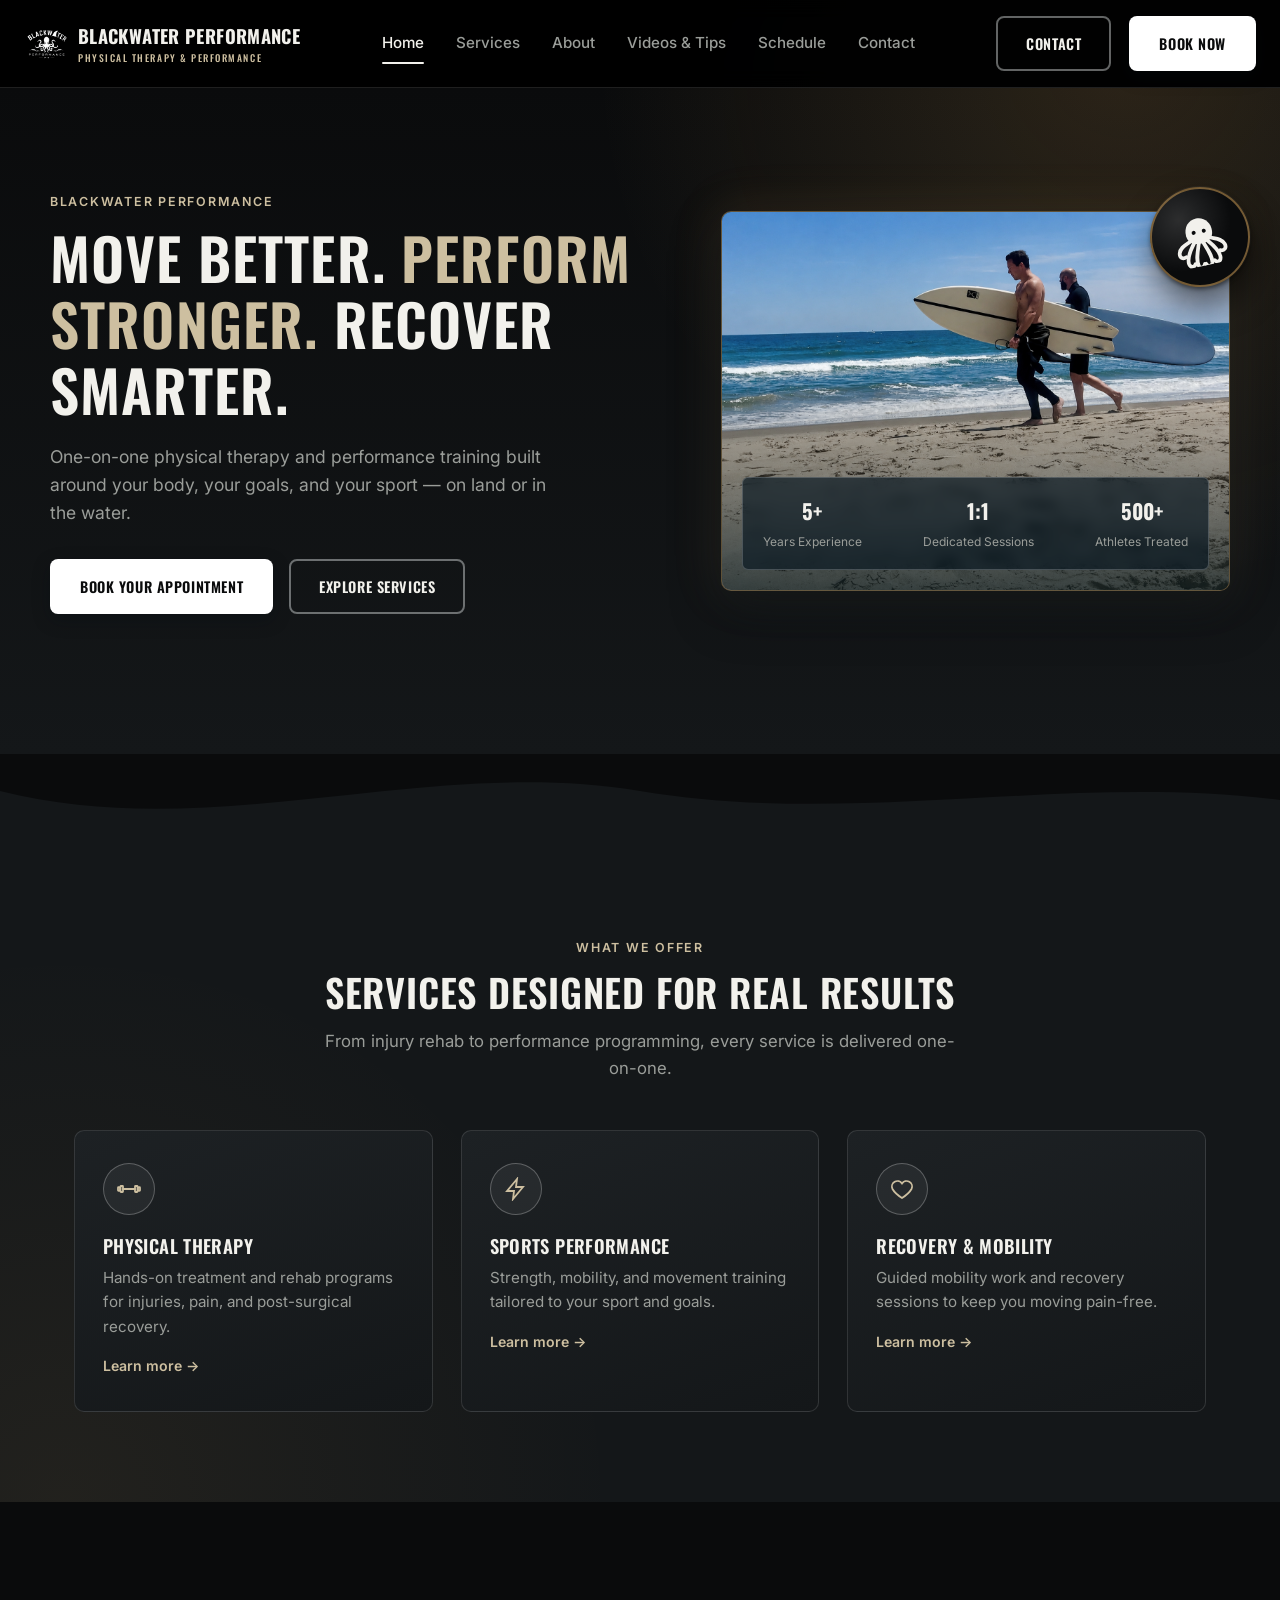
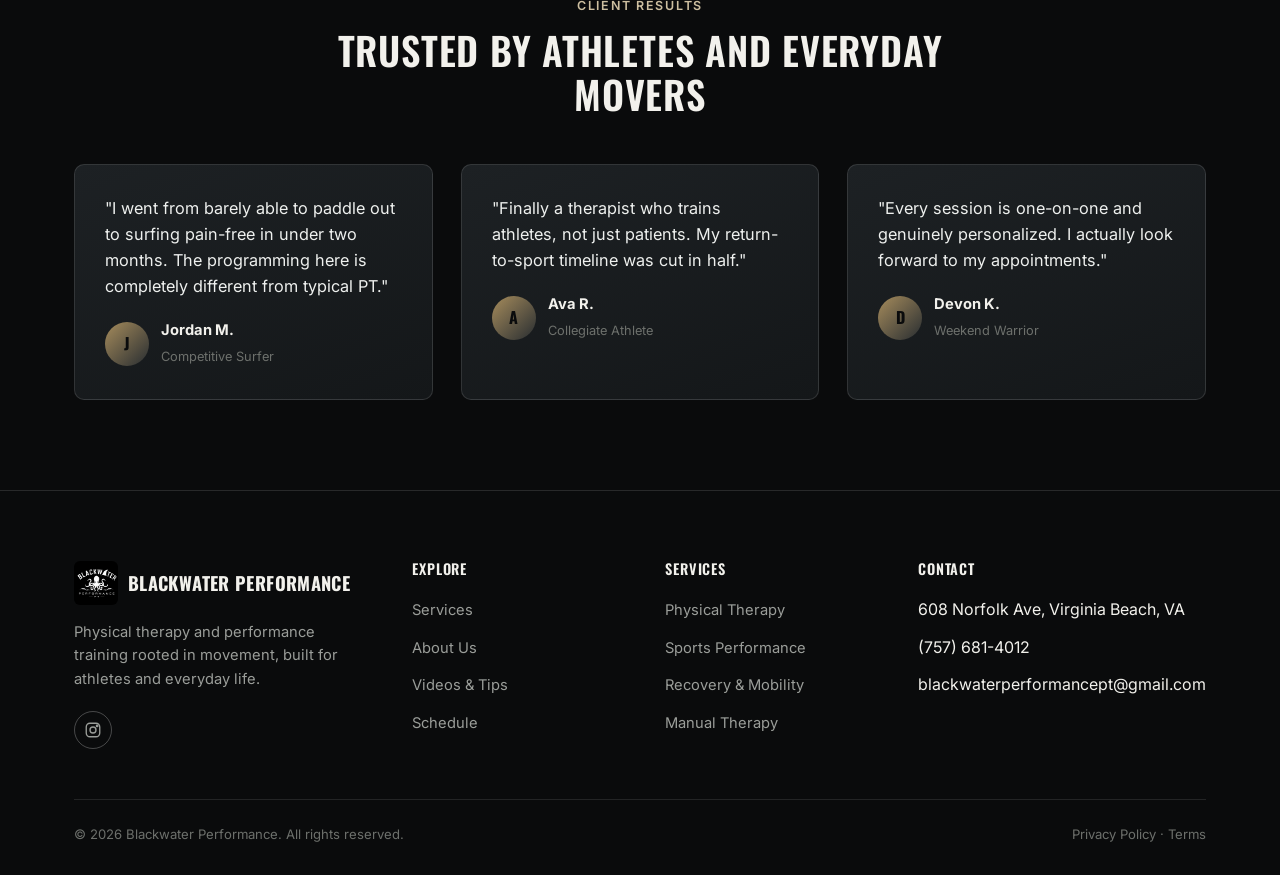
==== index.html @ 672a5dbd "Initial commit V1" ====
<!DOCTYPE html>
<html lang="en">
<head>
<meta charset="UTF-8">
<meta name="viewport" content="width=device-width, initial-scale=1.0">
<title>Blackwater Performance | Physical Therapy & Performance Training</title>
<meta name="description" content="Blackwater Performance provides personalized physical therapy, injury rehabilitation, and performance training to help you move better and perform stronger.">
<link rel="preconnect" href="https://fonts.googleapis.com">
<link rel="preconnect" href="https://fonts.gstatic.com" crossorigin>
<link href="https://fonts.googleapis.com/css2?family=Inter:wght@400;500;600;700&family=Oswald:wght@500;600;700&display=swap" rel="stylesheet">
<link rel="stylesheet" href="css/style.css">
</head>
<body>

<!-- ============ HEADER ============ -->
<header class="site-header">
  <div class="nav-wrap">
    <a href="index.html" class="logo">
      <img src="images/blackwater-logo.png" alt="Blackwater Performance logo" class="wave-mark">
      <span>
        BLACKWATER PERFORMANCE
        <span class="brand-sub">Physical Therapy &amp; Performance</span>
      </span>
    </a>

    <nav class="nav-links">
      <a href="index.html">Home</a>
      <a href="services.html">Services</a>
      <a href="about.html">About</a>
      <a href="videos-tips.html">Videos &amp; Tips</a>
      <a href="schedule.html">Schedule</a>
      <a href="contact.html">Contact</a>
    </nav>

    <div class="nav-cta">
      <a href="contact.html" class="btn btn-outline">Contact</a>
      <a href="schedule.html" class="btn btn-primary">Book Now</a>
      <button class="nav-toggle" aria-label="Toggle menu">
        <span></span><span></span><span></span>
      </button>
    </div>
  </div>
</header>

<!-- ============ HERO ============ -->
<section class="hero">
  <div class="hero-inner">
    <div data-animate>
      <span class="eyebrow">Blackwater Performance</span>
      <h1>Move Better. <span class="highlight">Perform Stronger.</span> Recover Smarter.</h1>
      <p class="lead">One-on-one physical therapy and performance training built around your body, your goals, and your sport &mdash; on land or in the water.</p>
      <div class="hero-actions">
        <a href="schedule.html" class="btn btn-primary">Book Your Appointment</a>
        <a href="services.html" class="btn btn-outline">Explore Services</a>
      </div>
    </div>

    <div class="hero-art-wrap" data-animate>
      <div class="hero-art">
        <img src="images/reillysurf3.png" alt="Dr. Reilly Lambert carrying a surfboard along the shore" class="hero-photo">
        <div class="hero-photo-overlay"></div>
        <div class="hero-stats">
          <div><strong>5+</strong><span>Years Experience</span></div>
          <div><strong>1:1</strong><span>Dedicated Sessions</span></div>
          <div><strong>500+</strong><span>Athletes Treated</span></div>
        </div>
      </div>
      <div class="hero-badge" aria-hidden="true">
        <svg viewBox="0 0 200 200" fill="none" xmlns="http://www.w3.org/2000/svg">
          <path d="M100,35 C128,35 148,58 146,88 C144,112 128,124 100,124 C72,124 56,112 54,88 C52,58 72,35 100,35 Z" fill="currentColor"/>
          <g stroke="currentColor" stroke-width="13" stroke-linecap="round" stroke-linejoin="round" fill="none">
            <path d="M64,110 C46,118 26,122 20,142 C16,156 26,166 40,160"/>
            <path d="M76,118 C58,140 42,162 44,184 C46,198 58,202 66,190"/>
            <path d="M92,122 C80,155 70,178 76,198 C80,210 94,208 98,196"/>
            <g transform="matrix(-1,0,0,1,200,0)">
              <path d="M64,110 C46,118 26,122 20,142 C16,156 26,166 40,160"/>
              <path d="M76,118 C58,140 42,162 44,184 C46,198 58,202 66,190"/>
              <path d="M92,122 C80,155 70,178 76,198 C80,210 94,208 98,196"/>
            </g>
          </g>
          <circle cx="82" cy="82" r="7" fill="#0a0b0c"/>
          <circle cx="118" cy="82" r="7" fill="#0a0b0c"/>
        </svg>
      </div>
    </div>
  </div>
</section>

<div class="wave-divider">
  <svg viewBox="0 0 1440 100" preserveAspectRatio="none">
    <path d="M0,40 C240,100 480,0 720,40 C960,80 1200,20 1440,50 L1440,100 L0,100 Z" fill="#141719"></path>
  </svg>
</div>

<!-- ============ SERVICES PREVIEW ============ -->
<section class="section section-alt">
  <div class="container">
    <div class="section-head" data-animate>
      <span class="eyebrow">What We Offer</span>
      <h2>Services designed for real results</h2>
      <p>From injury rehab to performance programming, every service is delivered one-on-one.</p>
    </div>

    <div class="grid grid-3">
      <div class="card" data-animate>
        <div class="icon">
          <svg width="24" height="24" viewBox="0 0 24 24" fill="none" stroke="currentColor" stroke-width="1.8" stroke-linecap="round"><path d="M6 12h12"/><rect x="3.5" y="9" width="2.5" height="6" rx="0.5"/><rect x="18" y="9" width="2.5" height="6" rx="0.5"/><rect x="1" y="10.2" width="2" height="3.6" rx="0.5"/><rect x="21" y="10.2" width="2" height="3.6" rx="0.5"/></svg>
        </div>
        <h3>Physical Therapy</h3>
        <p>Hands-on treatment and rehab programs for injuries, pain, and post-surgical recovery.</p>
        <a href="services.html" class="card-link">Learn more &rarr;</a>
      </div>

      <div class="card" data-animate>
        <div class="icon">
          <svg width="24" height="24" viewBox="0 0 24 24" fill="none" stroke="currentColor" stroke-width="1.8"><path d="M13 2 3 14h7l-1 8 10-12h-7l1-8z"/></svg>
        </div>
        <h3>Sports Performance</h3>
        <p>Strength, mobility, and movement training tailored to your sport and goals.</p>
        <a href="services.html" class="card-link">Learn more &rarr;</a>
      </div>

      <div class="card" data-animate>
        <div class="icon">
          <svg width="24" height="24" viewBox="0 0 24 24" fill="none" stroke="currentColor" stroke-width="1.8"><path d="M12 21s-7-4.5-9.5-9A5.5 5.5 0 0112 6.5 5.5 5.5 0 0121.5 12c-2.5 4.5-9.5 9-9.5 9z"/></svg>
        </div>
        <h3>Recovery &amp; Mobility</h3>
        <p>Guided mobility work and recovery sessions to keep you moving pain-free.</p>
        <a href="services.html" class="card-link">Learn more &rarr;</a>
      </div>
    </div>
  </div>
</section>

<!-- ============ TESTIMONIALS ============ -->
<section class="section">
  <div class="container">
    <div class="section-head" data-animate>
      <span class="eyebrow">Client Results</span>
      <h2>Trusted by athletes and everyday movers</h2>
    </div>

    <div class="grid grid-3">
      <div class="testimonial" data-animate>
        <p class="quote">"I went from barely able to paddle out to surfing pain-free in under two months. The programming here is completely different from typical PT."</p>
        <div class="author">
          <div class="avatar">J</div>
          <div><strong>Jordan M.</strong><span>Competitive Surfer</span></div>
        </div>
      </div>

      <div class="testimonial" data-animate>
        <p class="quote">"Finally a therapist who trains athletes, not just patients. My return-to-sport timeline was cut in half."</p>
        <div class="author">
          <div class="avatar">A</div>
          <div><strong>Ava R.</strong><span>Collegiate Athlete</span></div>
        </div>
      </div>

      <div class="testimonial" data-animate>
        <p class="quote">"Every session is one-on-one and genuinely personalized. I actually look forward to my appointments."</p>
        <div class="author">
          <div class="avatar">D</div>
          <div><strong>Devon K.</strong><span>Weekend Warrior</span></div>
        </div>
      </div>
    </div>
  </div>
</section>

<!-- ============ FOOTER ============ -->
<footer class="site-footer">
  <div class="container">
    <div class="footer-grid">
      <div class="footer-brand">
        <a href="index.html" class="logo">
          <img src="images/blackwater-logo.png" alt="Blackwater Performance logo" class="wave-mark">
          <span>BLACKWATER PERFORMANCE</span>
        </a>
        <p>Physical therapy and performance training rooted in movement, built for athletes and everyday life.</p>
        <div class="social-row">
          <a href="https://www.instagram.com/blackwaterperformancept" target="_blank" rel="noopener" aria-label="Instagram"><svg width="18" height="18" viewBox="0 0 24 24" fill="none" stroke="currentColor" stroke-width="1.8"><rect x="3" y="3" width="18" height="18" rx="5"/><circle cx="12" cy="12" r="4"/><circle cx="17.5" cy="6.5" r="1"/></svg></a>
        </div>
      </div>

      <div class="footer-col">
        <h4>Explore</h4>
        <ul>
          <li><a href="services.html">Services</a></li>
          <li><a href="about.html">About Us</a></li>
          <li><a href="videos-tips.html">Videos &amp; Tips</a></li>
          <li><a href="schedule.html">Schedule</a></li>
        </ul>
      </div>

      <div class="footer-col">
        <h4>Services</h4>
        <ul>
          <li><a href="services.html">Physical Therapy</a></li>
          <li><a href="services.html">Sports Performance</a></li>
          <li><a href="services.html">Recovery &amp; Mobility</a></li>
          <li><a href="services.html">Manual Therapy</a></li>
        </ul>
      </div>

      <div class="footer-col">
        <h4>Contact</h4>
        <ul>
          <li>608 Norfolk Ave, Virginia Beach, VA</li>
          <li>(757) 681-4012</li>
          <li>blackwaterperformancept@gmail.com</li>
        </ul>
      </div>
    </div>

    <div class="footer-bottom">
      <span>&copy; 2026 Blackwater Performance. All rights reserved.</span>
      <span><a href="contact.html">Privacy Policy</a> &middot; <a href="contact.html">Terms</a></span>
    </div>
  </div>
</footer>

<script src="js/main.js"></script>
</body>
</html>
---- css/style.css ----
/* ============================================================
   Blackwater Performance — Shared Stylesheet
   Theme: matches the brand mark — bold black & white badge/crest
   styling with a single warm driftwood-sand ink accent, condensed
   display type echoing the logo's arched lettering
   ============================================================ */

:root {
  /* Near-black base */
  --navy-950: #0a0b0c;
  --navy-900: #141719;
  --navy-800: #1d2124;
  --navy-700: #282d31;
  --navy-600: #363c41;

  /* Driftwood-sand — the single accent ink color */
  --teal-400: #a68c5c;
  --teal-300: #cdbfa0;
  --foam: #eef0ee;

  --sand-400: #dba85a;
  --sand-300: #cdbfa0;
  --sand-100: #efe6d0;

  /* Text */
  --white: #f2f1ec;
  --text-muted: #9a9d99;
  --text-dim: #6d706c;

  --radius: 10px;
  --radius-sm: 6px;
  --max-width: 1180px;
  --shadow-lg: 0 20px 50px rgba(2, 12, 20, 0.45);
  --shadow-sm: 0 6px 18px rgba(2, 12, 20, 0.3);

  --font-heading: 'Oswald', 'Segoe UI', system-ui, sans-serif;
  --font-body: 'Inter', 'Segoe UI', system-ui, sans-serif;
}

* {
  margin: 0;
  padding: 0;
  box-sizing: border-box;
}

html {
  scroll-behavior: smooth;
}

body {
  font-family: var(--font-body);
  background:
    radial-gradient(circle at 90% 15%, rgba(219, 168, 90, 0.06), transparent 35%),
    var(--navy-950);
  background-attachment: fixed;
  color: var(--white);
  line-height: 1.6;
  overflow-x: hidden;
}

img { max-width: 100%; display: block; }

a {
  color: inherit;
  text-decoration: none;
}

ul { list-style: none; }

h1, h2, h3, h4 {
  font-family: var(--font-heading);
  font-weight: 600;
  line-height: 1.15;
  letter-spacing: 0.02em;
  text-transform: uppercase;
}

.container {
  width: 100%;
  max-width: var(--max-width);
  margin: 0 auto;
  padding: 0 24px;
}

section {
  position: relative;
}

.eyebrow {
  display: inline-block;
  font-size: 0.78rem;
  letter-spacing: 0.14em;
  text-transform: uppercase;
  color: var(--teal-300);
  font-weight: 600;
  margin-bottom: 12px;
}

.section-head {
  max-width: 640px;
  margin: 0 auto 48px;
  text-align: center;
}

.section-head h2 {
  font-size: clamp(1.7rem, 3vw, 2.4rem);
  margin-bottom: 14px;
}

.section-head p {
  color: var(--text-muted);
  font-size: 1.05rem;
}

/* ---------------- Buttons ---------------- */

.btn {
  display: inline-flex;
  align-items: center;
  gap: 8px;
  padding: 14px 28px;
  border-radius: 8px;
  font-family: var(--font-heading);
  font-weight: 600;
  font-size: 0.9rem;
  text-transform: uppercase;
  letter-spacing: 0.04em;
  border: 2px solid transparent;
  cursor: pointer;
  transition: transform 0.2s ease, box-shadow 0.2s ease, background 0.2s ease, color 0.2s ease;
  white-space: nowrap;
}

.btn:hover { transform: translateY(-2px); }

.btn-primary {
  background: #ffffff;
  color: var(--navy-950);
  box-shadow: var(--shadow-sm);
}

.btn-primary:hover {
  box-shadow: 0 12px 30px rgba(255, 255, 255, 0.22);
}

.btn-outline {
  background: transparent;
  border-color: rgba(246, 250, 249, 0.4);
  color: var(--white);
}

.btn-outline:hover {
  border-color: var(--white);
  color: var(--navy-950);
  background: var(--white);
}

.btn-sand {
  background: linear-gradient(135deg, var(--sand-400), var(--sand-100));
  color: var(--navy-950);
  box-shadow: 0 8px 24px rgba(219, 168, 90, 0.25);
}

.btn-sand:hover {
  box-shadow: 0 14px 34px rgba(219, 168, 90, 0.4);
}

.btn-block { width: 100%; justify-content: center; }

/* ---------------- Header / Nav ---------------- */

.site-header {
  position: sticky;
  top: 0;
  z-index: 100;
  background: rgba(0, 0, 0, 0.92);
  backdrop-filter: blur(10px);
  border-bottom: 1px solid rgba(255, 255, 255, 0.12);
}

.nav-wrap {
  display: flex;
  align-items: center;
  justify-content: space-between;
  padding: 16px 24px;
}

.logo {
  display: flex;
  align-items: center;
  gap: 10px;
  font-family: var(--font-heading);
  font-weight: 700;
  font-size: 1.15rem;
  letter-spacing: 0.02em;
  color: var(--white);
}

.logo .wave-mark {
  width: 44px;
  height: 44px;
  flex-shrink: 0;
  object-fit: contain;
  border-radius: 6px;
}

.logo span.brand-sub {
  display: block;
  font-size: 0.6rem;
  font-weight: 500;
  letter-spacing: 0.16em;
  color: var(--teal-300);
  text-transform: uppercase;
}

.nav-links {
  display: flex;
  align-items: center;
  gap: 32px;
}

.nav-links a {
  font-size: 0.95rem;
  font-weight: 500;
  color: var(--text-muted);
  position: relative;
  padding: 6px 0;
  transition: color 0.2s ease;
}

.nav-links a:hover,
.nav-links a.active {
  color: var(--white);
}

.nav-links a.active::after {
  content: "";
  position: absolute;
  left: 0;
  bottom: -2px;
  width: 100%;
  height: 2px;
  background: var(--white);
  border-radius: 2px;
}

.nav-cta {
  display: flex;
  align-items: center;
  gap: 18px;
}

.nav-toggle {
  display: none;
  flex-direction: column;
  gap: 5px;
  background: none;
  border: none;
  cursor: pointer;
  padding: 6px;
}

.nav-toggle span {
  width: 24px;
  height: 2px;
  background: var(--white);
  border-radius: 2px;
}

@media (max-width: 900px) {
  .nav-links {
    position: fixed;
    inset: 72px 0 0 0;
    background: var(--navy-950);
    flex-direction: column;
    justify-content: flex-start;
    padding: 40px 24px;
    gap: 26px;
    transform: translateX(100%);
    transition: transform 0.3s ease;
    border-top: 1px solid rgba(255, 255, 255, 0.12);
  }

  .nav-links.open { transform: translateX(0); }

  .nav-toggle { display: flex; }

  .nav-cta .btn-outline { display: none; }
}

/* ---------------- Hero ---------------- */

.hero {
  position: relative;
  padding: 100px 24px 140px;
  background:
    radial-gradient(circle at 88% -5%, rgba(219, 168, 90, 0.16), transparent 40%),
    linear-gradient(180deg, var(--navy-950), var(--navy-900));
  overflow: hidden;
}

.hero-inner {
  max-width: var(--max-width);
  margin: 0 auto;
  display: grid;
  grid-template-columns: 1.1fr 0.9fr;
  gap: 48px;
  align-items: center;
}

.hero h1 {
  font-size: clamp(2.4rem, 5vw, 3.6rem);
  margin-bottom: 20px;
}

.hero h1 .highlight {
  color: var(--sand-300);
}

.hero p.lead {
  color: var(--text-muted);
  font-size: 1.1rem;
  max-width: 520px;
  margin-bottom: 32px;
}

.hero-actions {
  display: flex;
  gap: 16px;
  flex-wrap: wrap;
}

.hero-art-wrap {
  position: relative;
}

.hero-art {
  position: relative;
  height: 380px;
  border-radius: var(--radius);
  background: linear-gradient(160deg, var(--navy-700), var(--navy-800));
  border: 1px solid rgba(219, 168, 90, 0.35);
  overflow: hidden;
  box-shadow: var(--shadow-lg), 0 0 50px rgba(219, 168, 90, 0.15);
}

.hero-badge {
  position: absolute;
  top: -24px;
  right: -20px;
  width: 100px;
  height: 100px;
  border-radius: 50%;
  background: radial-gradient(circle at 32% 28%, rgba(255, 255, 255, 0.14), transparent 55%), var(--navy-950);
  border: 2px solid rgba(219, 168, 90, 0.5);
  display: flex;
  align-items: center;
  justify-content: center;
  transform: rotate(-12deg);
  box-shadow: 0 2px 4px rgba(0, 0, 0, 0.5), 0 18px 32px rgba(0, 0, 0, 0.55), 0 0 0 1px rgba(255, 255, 255, 0.06);
  z-index: 5;
}

.hero-badge svg {
  width: 60%;
  height: 60%;
  color: var(--white);
}

@media (max-width: 900px) {
  .hero-badge {
    width: 78px;
    height: 78px;
    top: -16px;
    right: -14px;
  }
}

.hero-photo {
  position: absolute;
  inset: 0;
  width: 100%;
  height: 100%;
  object-fit: cover;
  object-position: center 45%;
}

.hero-photo-overlay {
  position: absolute;
  inset: 0;
  background: linear-gradient(180deg, rgba(10, 11, 12, 0) 45%, rgba(9, 25, 29, 0.75) 100%);
  pointer-events: none;
}

.hero-stats {
  position: absolute;
  bottom: 20px;
  left: 20px;
  right: 20px;
  display: flex;
  justify-content: space-between;
  background: rgba(6, 20, 32, 0.65);
  border: 1px solid rgba(255, 255, 255, 0.2);
  border-radius: var(--radius-sm);
  padding: 16px 20px;
  backdrop-filter: blur(6px);
}

.hero-stats div { text-align: center; }
.hero-stats strong { display: block; font-size: 1.3rem; color: var(--white); font-family: var(--font-heading); }
.hero-stats span { font-size: 0.75rem; color: var(--text-muted); }

/* Wave divider */

.wave-divider {
  position: relative;
  line-height: 0;
  transform: translateY(1px);
}

.wave-divider svg {
  width: 100%;
  height: 90px;
  display: block;
}

.page-hero {
  padding: 70px 24px 120px;
  text-align: center;
  background:
    radial-gradient(circle at 50% 0%, rgba(124, 148, 160, 0.12), transparent 55%),
    linear-gradient(180deg, var(--navy-950), var(--navy-900));
}

.page-hero .eyebrow { display: block; }

.page-hero h1 {
  font-size: clamp(2.1rem, 4.5vw, 3rem);
  margin: 10px auto 16px;
  max-width: 700px;
}

.page-hero p {
  color: var(--text-muted);
  max-width: 560px;
  margin: 0 auto;
  font-size: 1.05rem;
}

.breadcrumb {
  color: var(--text-dim);
  font-size: 0.85rem;
}

.breadcrumb a:hover { color: var(--teal-300); }

/* ---------------- Sections / Cards ---------------- */

.section {
  padding: 90px 0;
}

.section-alt {
  background:
    radial-gradient(circle at 5% 100%, rgba(219, 168, 90, 0.07), transparent 40%),
    var(--navy-900);
}

.section-compact {
  padding: 50px 0;
}

.grid {
  display: grid;
  gap: 28px;
}

.grid-3 { grid-template-columns: repeat(3, 1fr); }
.grid-2 { grid-template-columns: repeat(2, 1fr); }
.grid-4 { grid-template-columns: repeat(4, 1fr); }

@media (max-width: 900px) {
  .grid-3, .grid-4 { grid-template-columns: repeat(2, 1fr); }
  .hero-inner { grid-template-columns: 1fr; }
  .hero-art { height: 280px; }
}

@media (max-width: 620px) {
  .grid-3, .grid-4, .grid-2 { grid-template-columns: 1fr; }
}

.card {
  background: linear-gradient(160deg, var(--navy-800), var(--navy-900));
  border: 1px solid rgba(255, 255, 255, 0.12);
  border-radius: var(--radius);
  padding: 32px 28px;
  transition: transform 0.25s ease, border-color 0.25s ease, box-shadow 0.25s ease;
}

.card:hover {
  transform: translateY(-6px);
  border-color: rgba(255, 255, 255, 0.4);
  box-shadow: var(--shadow-sm);
}

.card .icon {
  width: 52px;
  height: 52px;
  border-radius: 50%;
  background: rgba(255, 255, 255, 0.05);
  border: 1px solid rgba(255, 255, 255, 0.25);
  display: flex;
  align-items: center;
  justify-content: center;
  margin-bottom: 20px;
  color: var(--sand-300);
}

.card h3 {
  font-size: 1.15rem;
  margin-bottom: 10px;
}

.card p {
  color: var(--text-muted);
  font-size: 0.95rem;
}

.card a.card-link {
  display: inline-block;
  margin-top: 16px;
  font-size: 0.88rem;
  font-weight: 600;
  color: var(--teal-300);
}

/* ---------------- Treatment / Pricing Cards ---------------- */

.treatment-card {
  display: flex;
  flex-direction: column;
}

.treatment-head {
  display: flex;
  justify-content: space-between;
  align-items: flex-start;
  gap: 12px;
  margin-bottom: 4px;
}

.treatment-head h3 { margin-bottom: 0; }

.treatment-price {
  font-family: var(--font-heading);
  font-size: 1.3rem;
  font-weight: 700;
  color: var(--white);
  white-space: nowrap;
}

.treatment-duration {
  display: inline-block;
  font-size: 0.72rem;
  color: var(--text-dim);
  letter-spacing: 0.06em;
  text-transform: uppercase;
  margin-bottom: 16px;
}

.treatment-list {
  margin: 4px 0 20px;
  flex-grow: 1;
}

.treatment-list li {
  position: relative;
  padding-left: 18px;
  margin-bottom: 8px;
  font-size: 0.88rem;
  color: var(--text-muted);
}

.treatment-list li::before {
  content: "";
  position: absolute;
  left: 0;
  top: 8px;
  width: 6px;
  height: 6px;
  border-radius: 50%;
  background: var(--teal-400);
}

.treatment-note {
  font-size: 0.8rem;
  color: var(--text-dim);
  font-style: italic;
  margin-bottom: 18px;
}

/* ---------------- CTA Band ---------------- */

.cta-band {
  position: relative;
  padding: 70px 24px;
  text-align: center;
  background: linear-gradient(135deg, var(--navy-700), var(--navy-800) 60%);
  border: 1px solid rgba(255, 255, 255, 0.15);
  border-radius: var(--radius);
  margin: 0 24px;
  max-width: calc(var(--max-width) - 0px);
  margin-inline: auto;
  overflow: hidden;
}

.cta-band::after {
  content: "";
  position: absolute;
  inset: 0;
  pointer-events: none;
  background: radial-gradient(circle at 80% 20%, rgba(219, 168, 90, 0.22), transparent 50%);
}

.cta-band h2 {
  font-size: clamp(1.6rem, 3vw, 2.2rem);
  margin-bottom: 14px;
  position: relative;
}

.cta-band p {
  color: var(--text-muted);
  max-width: 480px;
  margin: 0 auto 28px;
  position: relative;
}

.cta-band .btn { position: relative; }

.cta-band.compact {
  padding: 36px 40px;
  text-align: left;
  display: flex;
  align-items: center;
  justify-content: space-between;
  gap: 24px;
  flex-wrap: wrap;
}

.cta-band.compact h2 {
  font-size: 1.3rem;
  margin-bottom: 6px;
}

.cta-band.compact p {
  margin: 0;
  max-width: 360px;
}

.cta-band.compact .btn { flex-shrink: 0; }

@media (max-width: 620px) {
  .cta-band.compact {
    text-align: center;
    justify-content: center;
  }
  .cta-band.compact p { margin: 0 auto; }
}

/* ---------------- Testimonials ---------------- */

.testimonial {
  background: linear-gradient(160deg, var(--navy-800), var(--navy-900));
  border: 1px solid rgba(255, 255, 255, 0.12);
  border-radius: var(--radius);
  padding: 30px;
  transition: border-color 0.25s ease, transform 0.25s ease;
}

.testimonial:hover {
  border-color: rgba(255, 255, 255, 0.35);
  transform: translateY(-4px);
}

.testimonial p.quote {
  font-size: 1.02rem;
  color: var(--foam);
  margin-bottom: 20px;
}

.testimonial .author {
  display: flex;
  align-items: center;
  gap: 12px;
}

.avatar {
  width: 44px;
  height: 44px;
  border-radius: 50%;
  background: linear-gradient(135deg, var(--teal-400), var(--navy-700));
  display: flex;
  align-items: center;
  justify-content: center;
  font-family: var(--font-heading);
  font-weight: 700;
  color: var(--navy-950);
}

.author strong { display: block; font-size: 0.92rem; }
.author span { font-size: 0.8rem; color: var(--text-dim); }

/* ---------------- Team ---------------- */

.team-card {
  text-align: center;
}

.team-photo {
  width: 100%;
  aspect-ratio: 1 / 1;
  border-radius: var(--radius);
  background: linear-gradient(160deg, var(--navy-700), var(--navy-800));
  border: 1px solid rgba(255, 255, 255, 0.15);
  margin-bottom: 18px;
  display: flex;
  align-items: center;
  justify-content: center;
  color: var(--teal-300);
  overflow: hidden;
}

.team-photo img {
  width: 100%;
  height: 100%;
  object-fit: cover;
  object-position: center 15%;
}

.mission-photo {
  width: 100%;
  height: 100%;
  object-fit: cover;
}

.team-card h3 { margin-bottom: 4px; }
.team-card .role {
  color: var(--teal-300);
  font-size: 0.85rem;
  font-weight: 600;
  margin-bottom: 12px;
  display: block;
}
.team-card p { color: var(--text-muted); font-size: 0.9rem; }

/* ---------------- Forms ---------------- */

.form-grid {
  display: grid;
  grid-template-columns: 1fr 1fr;
  gap: 20px;
}

.form-grid .full { grid-column: 1 / -1; }

@media (max-width: 620px) {
  .form-grid { grid-template-columns: 1fr; }
}

label {
  display: block;
  font-size: 0.85rem;
  font-weight: 600;
  margin-bottom: 8px;
  color: var(--text-muted);
}

input, textarea, select {
  width: 100%;
  padding: 14px 16px;
  border-radius: var(--radius-sm);
  border: 1px solid rgba(255, 255, 255, 0.2);
  background: var(--navy-900);
  color: var(--white);
  font-family: var(--font-body);
  font-size: 0.95rem;
}

input:focus, textarea:focus, select:focus {
  outline: none;
  border-color: var(--teal-400);
}

textarea { resize: vertical; min-height: 130px; }

/* ---------------- Video / Tips ---------------- */

.filter-bar {
  display: flex;
  justify-content: center;
  gap: 12px;
  flex-wrap: wrap;
  margin-bottom: 48px;
}

.filter-btn {
  padding: 10px 20px;
  border-radius: 999px;
  border: 1px solid rgba(255, 255, 255, 0.25);
  background: transparent;
  color: var(--text-muted);
  font-size: 0.88rem;
  font-weight: 600;
  cursor: pointer;
  transition: all 0.2s ease;
}

.filter-btn:hover { color: var(--white); border-color: var(--teal-300); }

.filter-btn.active {
  background: var(--white);
  color: var(--navy-950);
  border-color: transparent;
}

.video-card { padding: 0; overflow: hidden; }

.video-thumb {
  position: relative;
  aspect-ratio: 16 / 9;
  background:
    radial-gradient(circle at 75% 25%, rgba(219, 168, 90, 0.22), transparent 60%),
    linear-gradient(160deg, var(--navy-700), var(--navy-900));
  display: flex;
  align-items: center;
  justify-content: center;
}

.play-btn {
  width: 56px;
  height: 56px;
  border-radius: 50%;
  background: rgba(246, 250, 249, 0.92);
  display: flex;
  align-items: center;
  justify-content: center;
  color: var(--navy-950);
  transition: transform 0.2s ease;
}

.video-card:hover .play-btn { transform: scale(1.1); }

.video-tag {
  position: absolute;
  top: 14px;
  left: 14px;
  background: rgba(6, 20, 32, 0.75);
  color: var(--teal-300);
  font-size: 0.7rem;
  font-weight: 700;
  letter-spacing: 0.04em;
  text-transform: uppercase;
  padding: 5px 10px;
  border-radius: 999px;
}

.video-body { padding: 22px 24px 26px; }
.video-body h3 { font-size: 1.05rem; margin-bottom: 8px; }
.video-body p { color: var(--text-muted); font-size: 0.9rem; }

.video-card[hidden] { display: none; }

.featured-video {
  border-radius: var(--radius);
  overflow: hidden;
  border: 1px solid rgba(255, 255, 255, 0.15);
  aspect-ratio: 16/9;
  background: var(--navy-800);
}

.featured-video iframe { width: 100%; height: 100%; border: 0; }

/* ---------------- Schedule / Booking ---------------- */

.booking-layout {
  display: grid;
  grid-template-columns: 1.6fr 1fr;
  gap: 32px;
  align-items: start;
}

@media (max-width: 900px) {
  .booking-layout { grid-template-columns: 1fr; }
}

.booking-frame-wrap {
  background: var(--navy-800);
  border: 1px solid rgba(255, 255, 255, 0.15);
  border-radius: var(--radius);
  overflow: hidden;
  box-shadow: var(--shadow-lg);
}

.booking-frame-wrap .booking-toolbar {
  display: flex;
  align-items: center;
  justify-content: space-between;
  padding: 14px 20px;
  background: var(--navy-900);
  border-bottom: 1px solid rgba(255, 255, 255, 0.12);
  font-size: 0.85rem;
  color: var(--text-muted);
}

.booking-frame-wrap iframe {
  width: 100%;
  height: 800px;
  border: 0;
  display: block;
  background: var(--white);
}

.booking-note {
  padding: 16px 20px;
  font-size: 0.82rem;
  color: var(--text-dim);
  background: var(--navy-900);
  border-top: 1px solid rgba(255, 255, 255, 0.12);
}

.info-card {
  background: linear-gradient(160deg, var(--navy-800), var(--navy-900));
  border: 1px solid rgba(255, 255, 255, 0.12);
  border-radius: var(--radius);
  padding: 28px;
  margin-bottom: 20px;
}

.info-card h3 {
  font-size: 1.05rem;
  margin-bottom: 16px;
}

.info-row {
  display: flex;
  gap: 12px;
  margin-bottom: 14px;
  font-size: 0.92rem;
  color: var(--text-muted);
}

.info-row strong { color: var(--white); display: block; font-size: 0.9rem; }

.info-row .ic {
  width: 20px;
  height: 20px;
  flex-shrink: 0;
  color: var(--teal-300);
  margin-top: 2px;
}

/* ---------------- Footer ---------------- */

.site-footer {
  background: var(--navy-950);
  border-top: 1px solid rgba(255, 255, 255, 0.12);
  padding: 70px 0 30px;
}

.footer-grid {
  display: grid;
  grid-template-columns: 1.4fr 1fr 1fr 1.2fr;
  gap: 40px;
  margin-bottom: 50px;
}

@media (max-width: 900px) {
  .footer-grid { grid-template-columns: 1fr 1fr; }
}
@media (max-width: 560px) {
  .footer-grid { grid-template-columns: 1fr; }
}

.footer-brand p {
  color: var(--text-muted);
  font-size: 0.92rem;
  margin: 16px 0 20px;
  max-width: 280px;
}

.social-row { display: flex; gap: 12px; }

.social-row a {
  width: 38px;
  height: 38px;
  border-radius: 50%;
  border: 1px solid rgba(255, 255, 255, 0.25);
  display: flex;
  align-items: center;
  justify-content: center;
  color: var(--text-muted);
  transition: all 0.2s ease;
}

.social-row a:hover {
  color: var(--navy-950);
  background: var(--teal-300);
  border-color: transparent;
}

.footer-col h4 {
  font-size: 0.9rem;
  text-transform: uppercase;
  letter-spacing: 0.06em;
  color: var(--white);
  margin-bottom: 20px;
}

.footer-col ul li { margin-bottom: 12px; }

.footer-col ul li a {
  color: var(--text-muted);
  font-size: 0.92rem;
  transition: color 0.2s ease;
}

.footer-col ul li a:hover { color: var(--teal-300); }

.footer-bottom {
  border-top: 1px solid rgba(255, 255, 255, 0.1);
  padding-top: 24px;
  display: flex;
  justify-content: space-between;
  flex-wrap: wrap;
  gap: 10px;
  font-size: 0.82rem;
  color: var(--text-dim);
}

.footer-bottom a:hover { color: var(--teal-300); }

/* ---------------- Utilities ---------------- */

.text-center { text-align: center; }
.mt-24 { margin-top: 24px; }
.mb-24 { margin-bottom: 24px; }

[data-animate] {
  opacity: 0;
  transform: translateY(24px);
  transition: opacity 0.7s ease, transform 0.7s ease;
}

[data-animate].in-view {
  opacity: 1;
  transform: translateY(0);
}
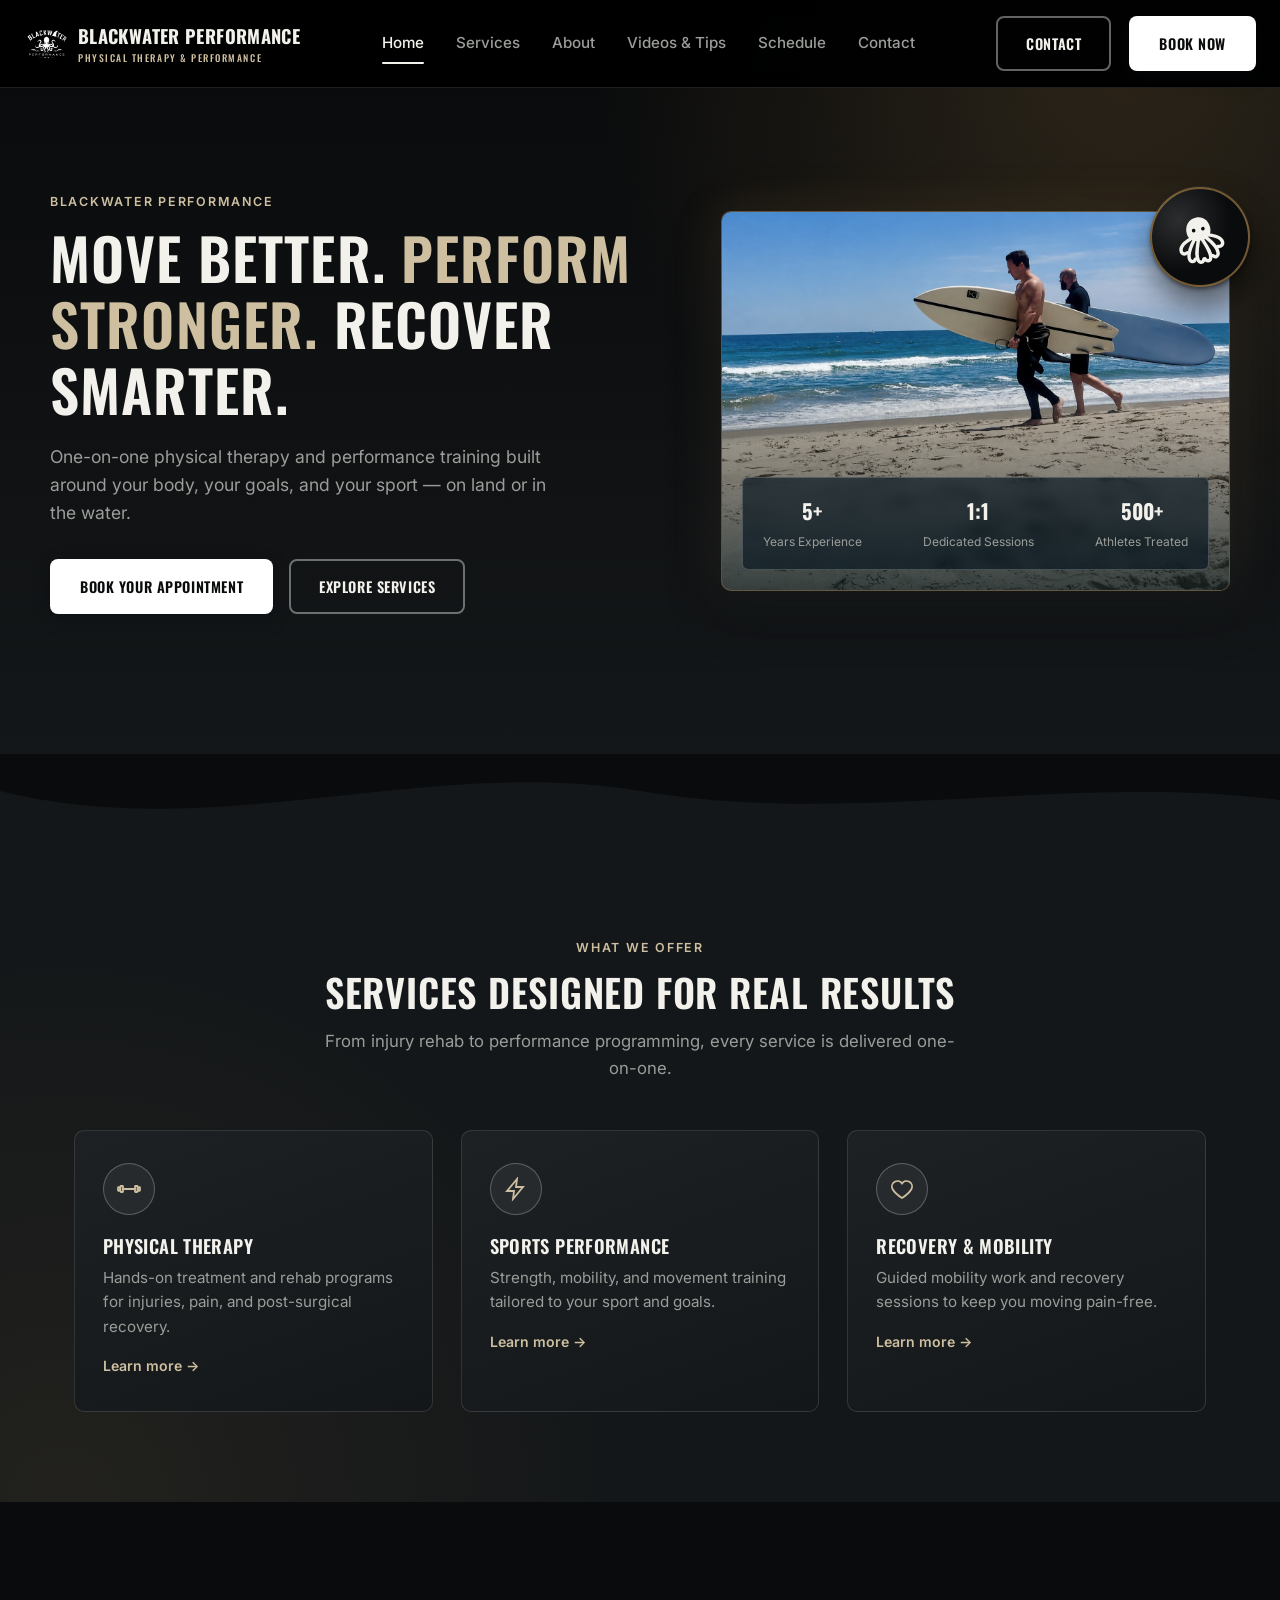
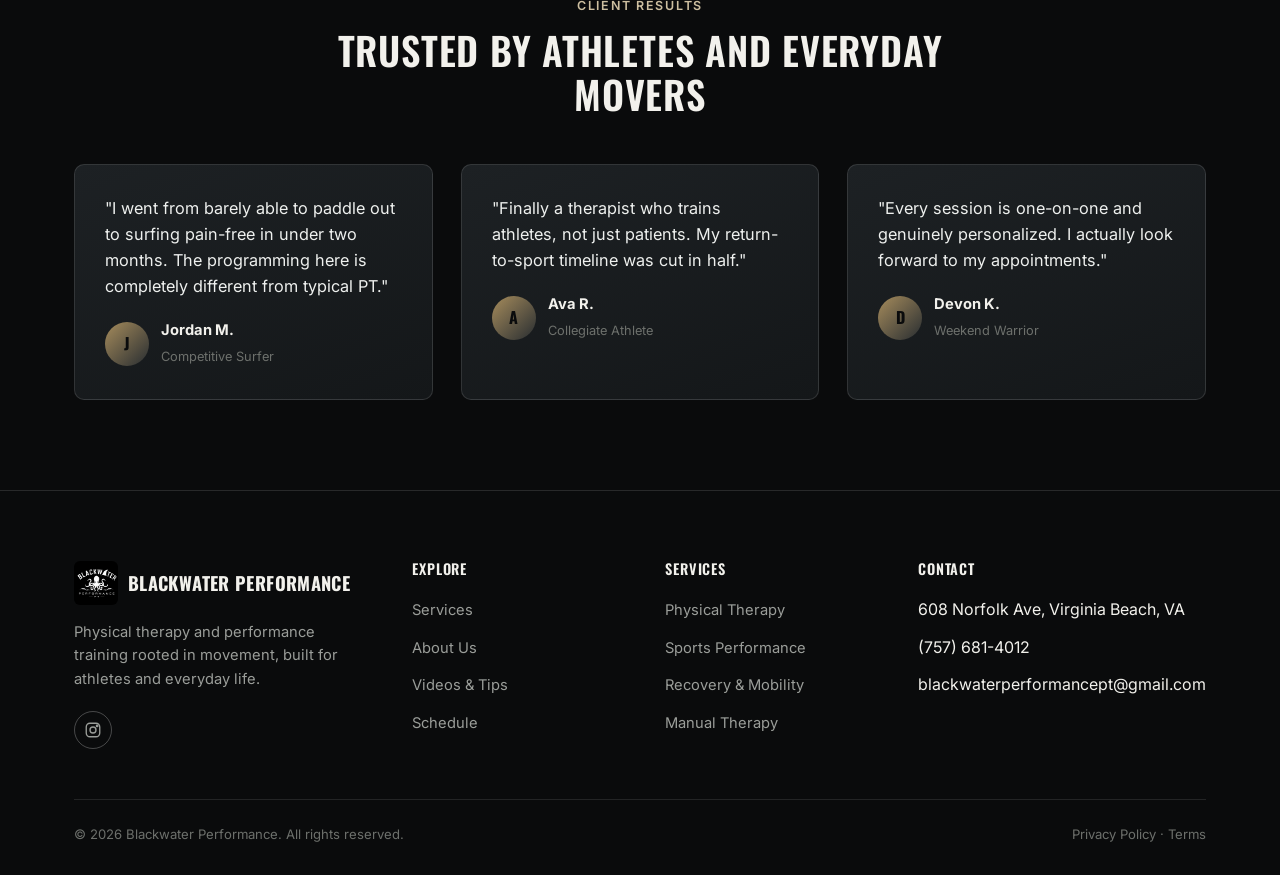
==== commit 897fd9d2: "V2" ====
--- a/index.html
+++ b/index.html
@@ -66,7 +66,7 @@
         </div>
       </div>
       <div class="hero-badge" aria-hidden="true">
-        <svg viewBox="0 0 200 200" fill="none" xmlns="http://www.w3.org/2000/svg">
+        <svg viewBox="0 0 200 220" fill="none" xmlns="http://www.w3.org/2000/svg">
           <path d="M100,35 C128,35 148,58 146,88 C144,112 128,124 100,124 C72,124 56,112 54,88 C52,58 72,35 100,35 Z" fill="currentColor"/>
           <g stroke="currentColor" stroke-width="13" stroke-linecap="round" stroke-linejoin="round" fill="none">
             <path d="M64,110 C46,118 26,122 20,142 C16,156 26,166 40,160"/>
--- a/css/style.css
+++ b/css/style.css
@@ -265,12 +265,33 @@
   height: 2px;
   background: var(--white);
   border-radius: 2px;
+  transition: transform 0.25s ease, opacity 0.2s ease;
+}
+
+.nav-toggle.active span:nth-child(1) {
+  transform: translateY(7px) rotate(45deg);
+}
+
+.nav-toggle.active span:nth-child(2) {
+  opacity: 0;
+}
+
+.nav-toggle.active span:nth-child(3) {
+  transform: translateY(-7px) rotate(-45deg);
+}
+
+body.nav-open {
+  overflow: hidden;
 }
 
 @media (max-width: 900px) {
   .nav-links {
-    position: fixed;
-    inset: 72px 0 0 0;
+    position: absolute;
+    top: 100%;
+    left: 0;
+    right: 0;
+    height: 100vh;
+    overflow-y: auto;
     background: var(--navy-950);
     flex-direction: column;
     justify-content: flex-start;
@@ -283,9 +304,30 @@
 
   .nav-links.open { transform: translateX(0); }
 
-  .nav-toggle { display: flex; }
+  .nav-toggle { display: flex; z-index: 1; }
 
   .nav-cta .btn-outline { display: none; }
+}
+
+@media (max-width: 480px) {
+  .nav-wrap { padding: 12px 16px; }
+
+  .logo { gap: 8px; font-size: 0.95rem; }
+
+  .logo .wave-mark { width: 34px; height: 34px; }
+
+  .logo span.brand-sub { display: none; }
+
+  .nav-cta { gap: 10px; }
+
+  .nav-cta .btn-primary {
+    padding: 10px 14px;
+    font-size: 0.72rem;
+  }
+}
+
+@media (max-width: 360px) {
+  .logo > span { display: none; }
 }
 
 /* ---------------- Hero ---------------- */
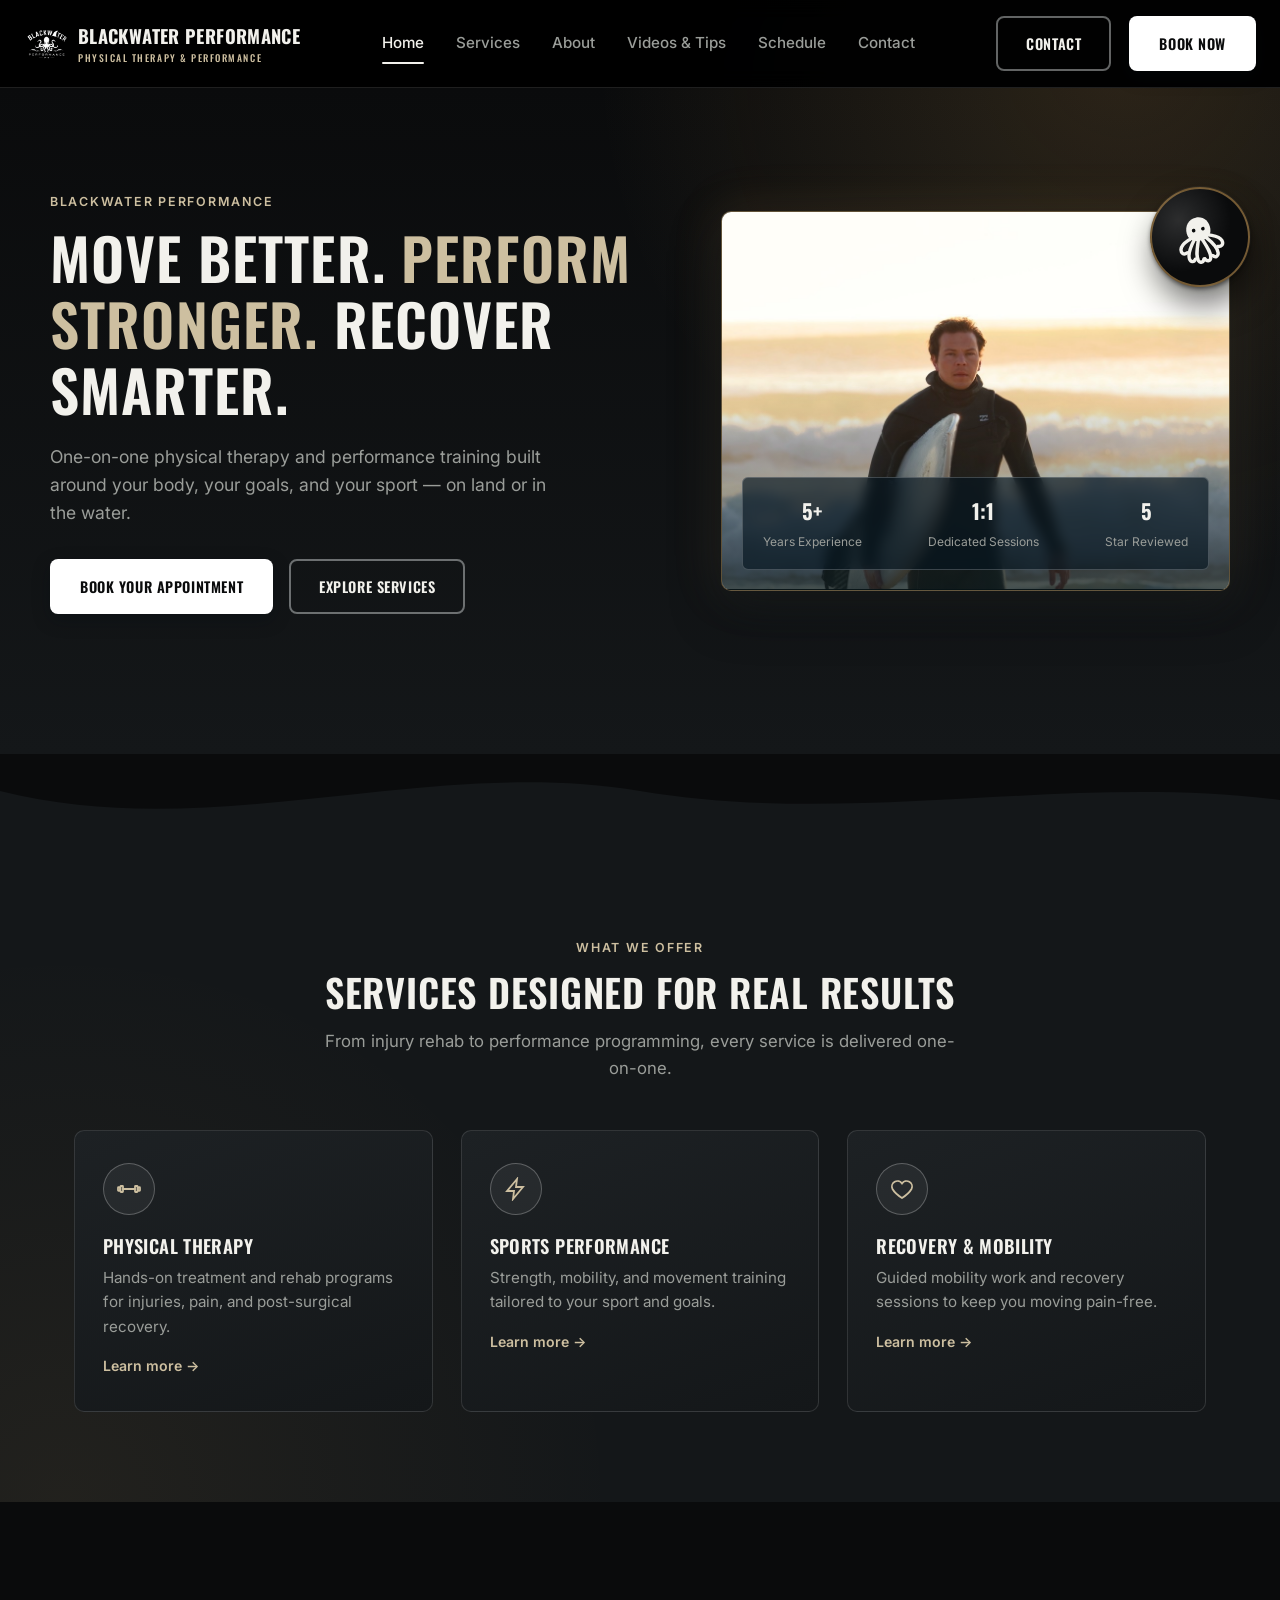
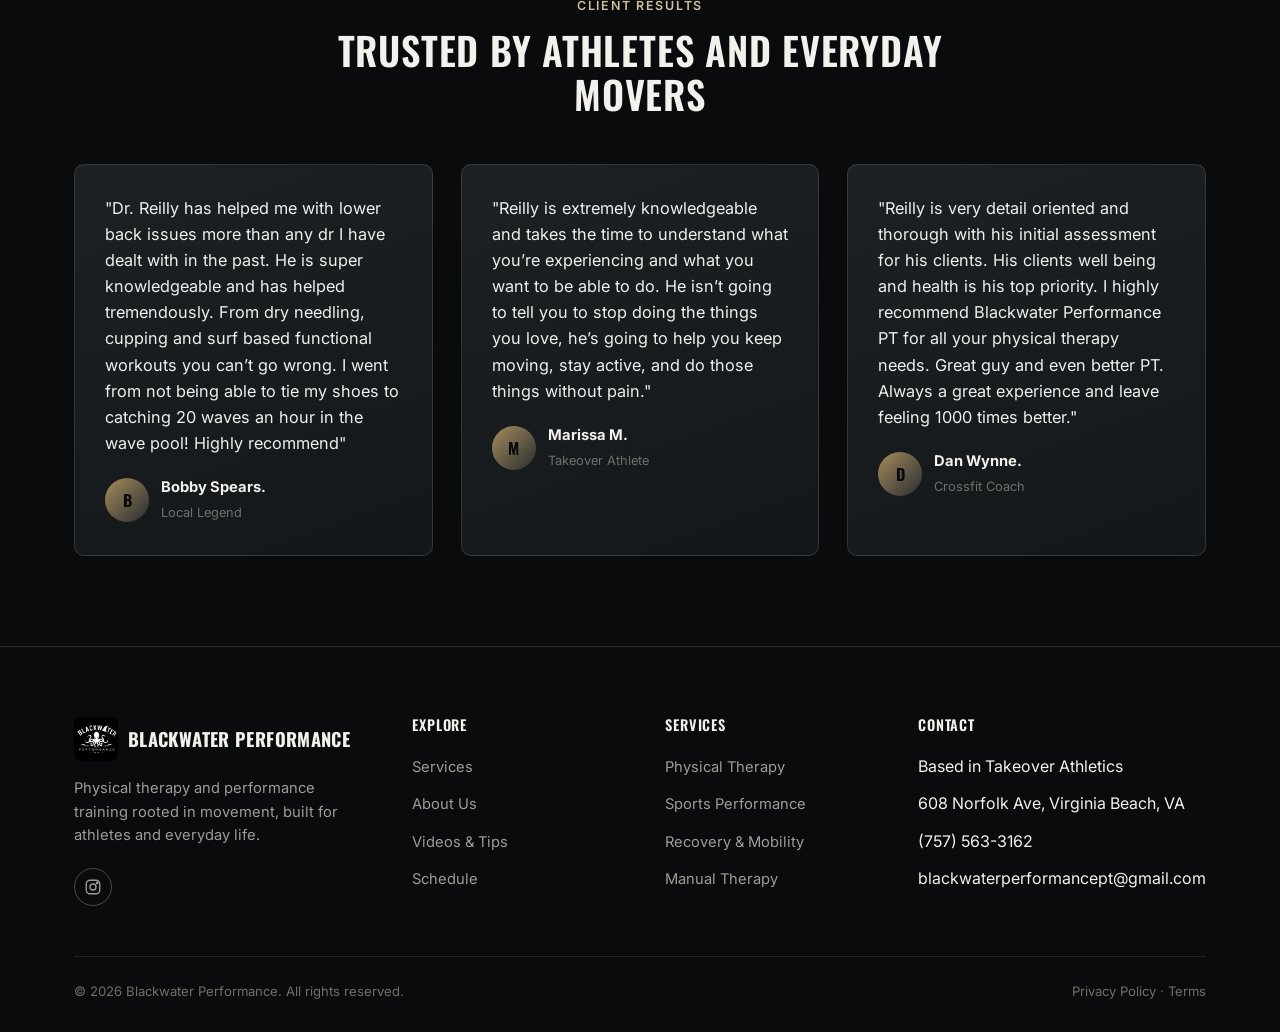
==== commit b0f2cbc5: "Patio Changes Session" ====
--- a/index.html
+++ b/index.html
@@ -57,12 +57,12 @@
 
     <div class="hero-art-wrap" data-animate>
       <div class="hero-art">
-        <img src="images/reillysurf3.png" alt="Dr. Reilly Lambert carrying a surfboard along the shore" class="hero-photo">
+        <img src="images/Reillywetsuitsurf.jpeg" alt="Dr. Reilly Lambert carrying a surfboard along the shore" class="hero-photo">
         <div class="hero-photo-overlay"></div>
         <div class="hero-stats">
           <div><strong>5+</strong><span>Years Experience</span></div>
           <div><strong>1:1</strong><span>Dedicated Sessions</span></div>
-          <div><strong>500+</strong><span>Athletes Treated</span></div>
+          <div><strong>5</strong><span>Star Reviewed</span></div>
         </div>
       </div>
       <div class="hero-badge" aria-hidden="true">
@@ -142,26 +142,26 @@
 
     <div class="grid grid-3">
       <div class="testimonial" data-animate>
-        <p class="quote">"I went from barely able to paddle out to surfing pain-free in under two months. The programming here is completely different from typical PT."</p>
+        <p class="quote">"Dr. Reilly has helped me with lower back issues more than any dr I have dealt with in the past. He is super knowledgeable and has helped tremendously. From dry needling, cupping and surf based functional workouts you can’t go wrong. I went from not being able to tie my shoes to catching 20 waves an hour in the wave pool! Highly recommend"</p>
         <div class="author">
-          <div class="avatar">J</div>
-          <div><strong>Jordan M.</strong><span>Competitive Surfer</span></div>
+          <div class="avatar">B</div>
+          <div><strong>Bobby Spears.</strong><span>Local Legend</span></div>
         </div>
       </div>
 
       <div class="testimonial" data-animate>
-        <p class="quote">"Finally a therapist who trains athletes, not just patients. My return-to-sport timeline was cut in half."</p>
+        <p class="quote">"Reilly is extremely knowledgeable and takes the time to understand what you’re experiencing and what you want to be able to do. He isn’t going to tell you to stop doing the things you love, he’s going to help you keep moving, stay active, and do those things without pain."</p>
         <div class="author">
-          <div class="avatar">A</div>
-          <div><strong>Ava R.</strong><span>Collegiate Athlete</span></div>
+          <div class="avatar">M</div>
+          <div><strong>Marissa M.</strong><span>Takeover Athlete</span></div>
         </div>
       </div>
 
       <div class="testimonial" data-animate>
-        <p class="quote">"Every session is one-on-one and genuinely personalized. I actually look forward to my appointments."</p>
+        <p class="quote">"Reilly is very detail oriented and thorough with his initial assessment for his clients. His clients well being and health is his top priority. I highly recommend Blackwater Performance PT for all your physical therapy needs. Great guy and even better PT. Always a great experience and leave feeling 1000 times better."</p>
         <div class="author">
           <div class="avatar">D</div>
-          <div><strong>Devon K.</strong><span>Weekend Warrior</span></div>
+          <div><strong>Dan Wynne.</strong><span>Crossfit Coach</span></div>
         </div>
       </div>
     </div>
@@ -206,8 +206,9 @@
       <div class="footer-col">
         <h4>Contact</h4>
         <ul>
+          <li>Based in Takeover Athletics</li>
           <li>608 Norfolk Ave, Virginia Beach, VA</li>
-          <li>(757) 681-4012</li>
+          <li>(757) 563-3162</li>
           <li>blackwaterperformancept@gmail.com</li>
         </ul>
       </div>
